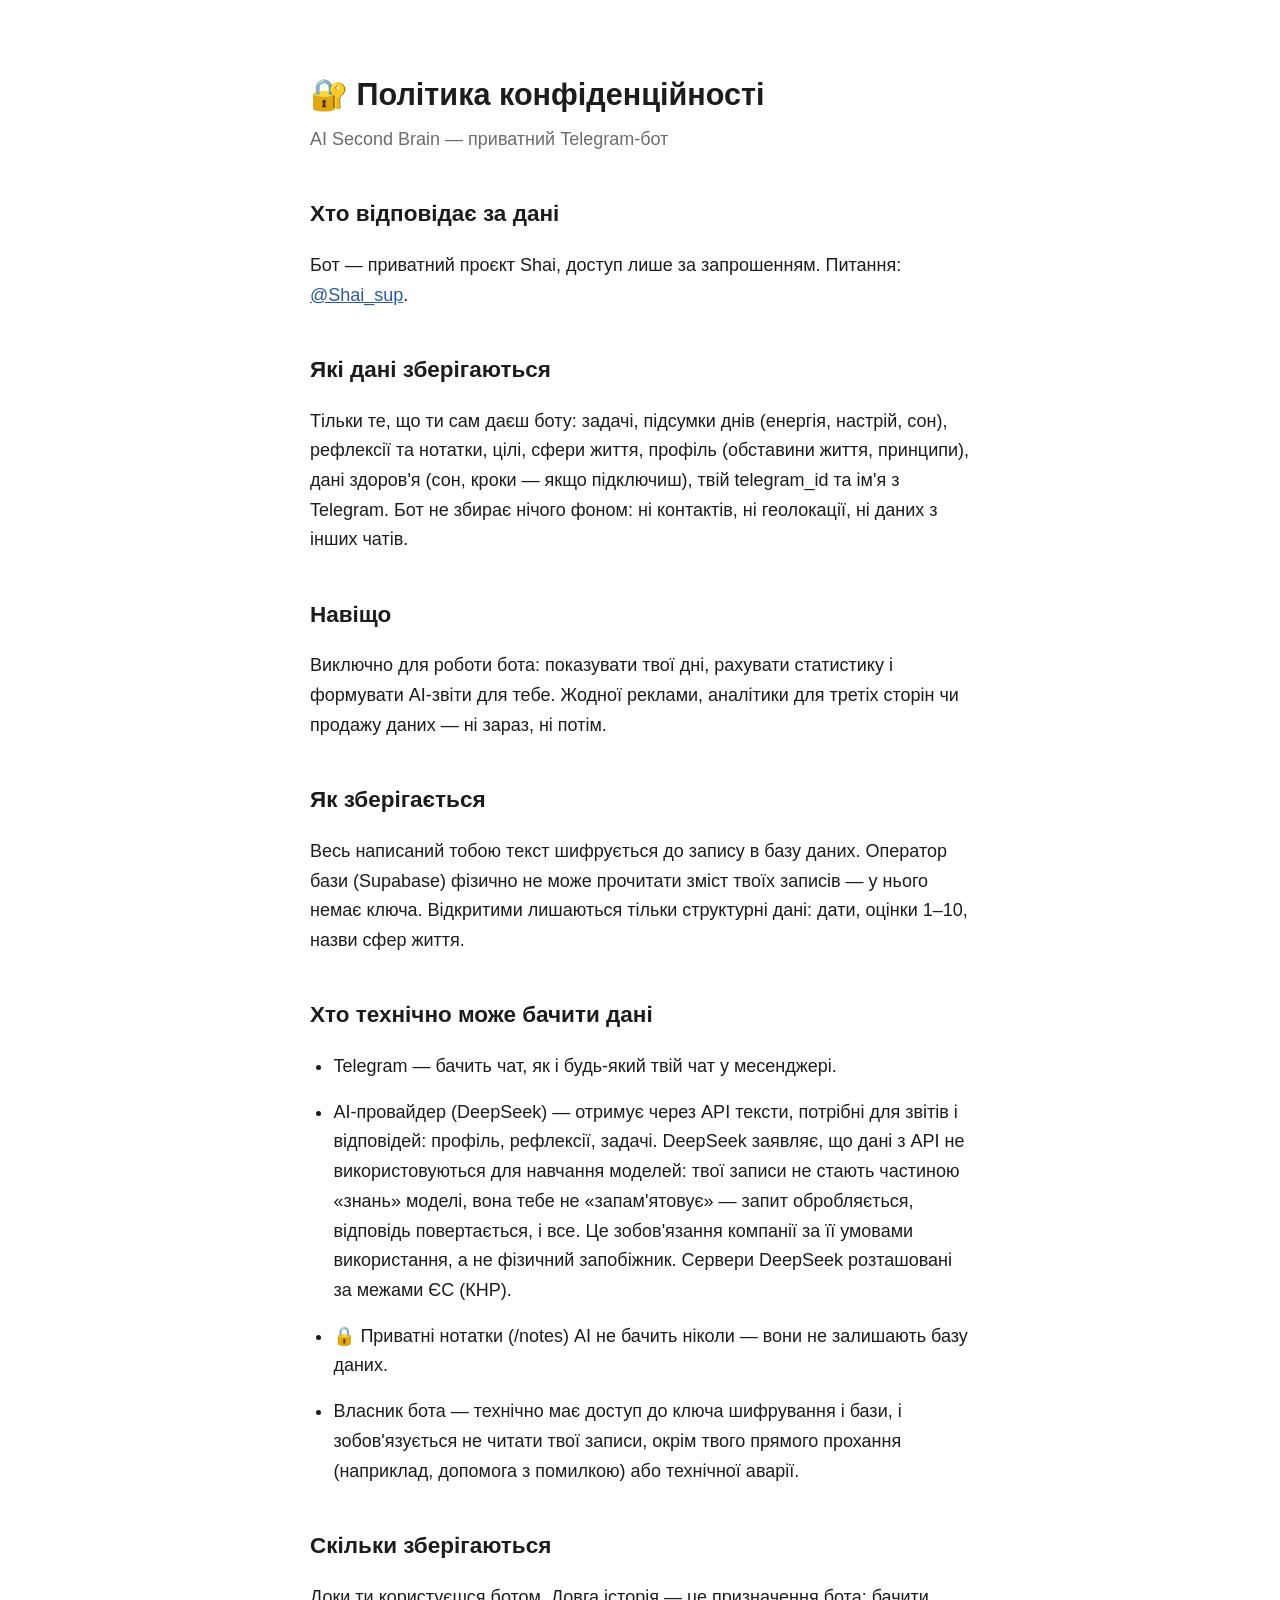
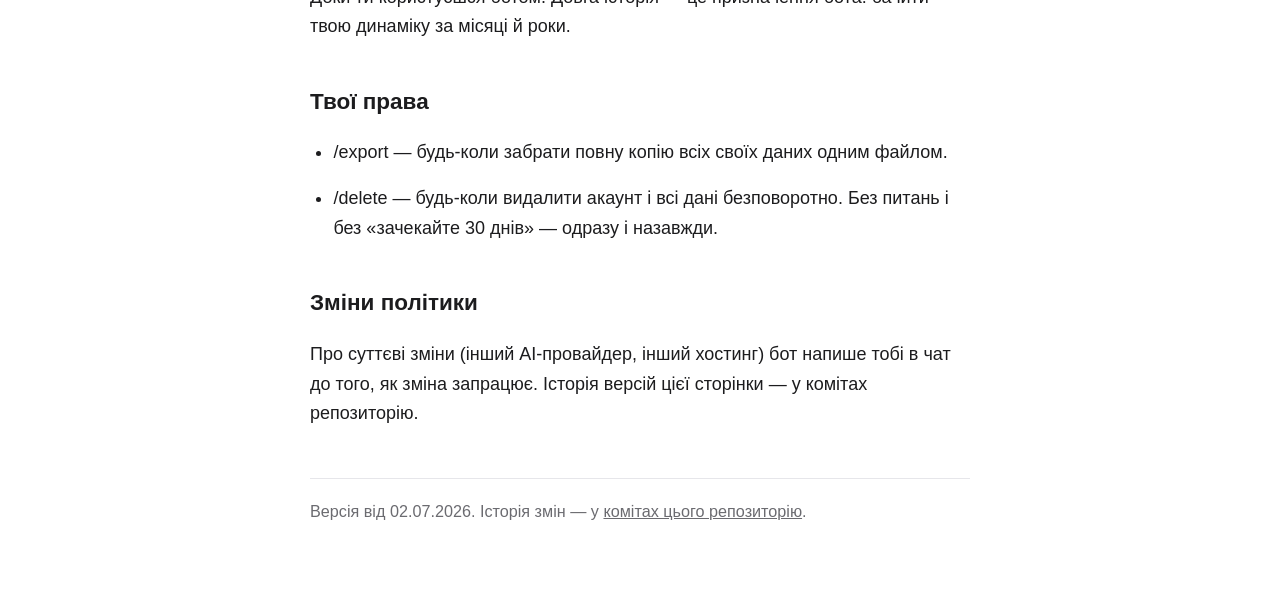
==== privacy.html @ c8547c91 "Initial commit: AI Second Brain privacy site" ====
<!DOCTYPE html>
<html lang="uk">
<head>
<meta charset="UTF-8">
<meta name="viewport" content="width=device-width, initial-scale=1">
<title>Політика конфіденційності — AI Second Brain</title>
<link rel="stylesheet" href="style.css">
</head>
<body>
<main>
  <h1>🔐 Політика конфіденційності</h1>
  <p class="subtitle">AI Second Brain — приватний Telegram-бот</p>

  <h2>Хто відповідає за дані</h2>
  <p>Бот — приватний проєкт Shai, доступ лише за запрошенням. Питання:
    <a href="https://t.me/Shai_sup">@Shai_sup</a>.</p>

  <h2>Які дані зберігаються</h2>
  <p>Тільки те, що ти сам даєш боту: задачі, підсумки днів (енергія, настрій,
    сон), рефлексії та нотатки, цілі, сфери життя, профіль (обставини життя,
    принципи), дані здоров'я (сон, кроки — якщо підключиш), твій telegram_id
    та ім'я з Telegram. Бот не збирає нічого фоном: ні контактів, ні
    геолокації, ні даних з інших чатів.</p>

  <h2>Навіщо</h2>
  <p>Виключно для роботи бота: показувати твої дні, рахувати статистику і
    формувати AI-звіти для тебе. Жодної реклами, аналітики для третіх сторін
    чи продажу даних — ні зараз, ні потім.</p>

  <h2>Як зберігається</h2>
  <p>Весь написаний тобою текст шифрується до запису в базу даних. Оператор
    бази (Supabase) фізично не може прочитати зміст твоїх записів — у нього
    немає ключа. Відкритими лишаються тільки структурні дані: дати, оцінки
    1–10, назви сфер життя.</p>

  <h2>Хто технічно може бачити дані</h2>
  <ul>
    <li>Telegram — бачить чат, як і будь-який твій чат у месенджері.</li>
    <li>AI-провайдер (DeepSeek) — отримує через API тексти, потрібні для
      звітів і відповідей: профіль, рефлексії, задачі. DeepSeek заявляє, що
      дані з API не використовуються для навчання моделей: твої записи не
      стають частиною «знань» моделі, вона тебе не «запам'ятовує» — запит
      обробляється, відповідь повертається, і все. Це зобов'язання компанії
      за її умовами використання, а не фізичний запобіжник. Сервери DeepSeek
      розташовані за межами ЄС (КНР).</li>
    <li>🔒 Приватні нотатки (/notes) AI не бачить ніколи — вони не залишають
      базу даних.</li>
    <li>Власник бота — технічно має доступ до ключа шифрування і бази, і
      зобов'язується не читати твої записи, окрім твого прямого прохання
      (наприклад, допомога з помилкою) або технічної аварії.</li>
  </ul>

  <h2>Скільки зберігаються</h2>
  <p>Доки ти користуєшся ботом. Довга історія — це призначення бота: бачити
    твою динаміку за місяці й роки.</p>

  <h2>Твої права</h2>
  <ul>
    <li>/export — будь-коли забрати повну копію всіх своїх даних одним
      файлом.</li>
    <li>/delete — будь-коли видалити акаунт і всі дані безповоротно. Без
      питань і без «зачекайте 30 днів» — одразу і назавжди.</li>
  </ul>

  <h2>Зміни політики</h2>
  <p>Про суттєві зміни (інший AI-провайдер, інший хостинг) бот напише тобі в
    чат до того, як зміна запрацює. Історія версій цієї сторінки — у комітах
    репозиторію.</p>

  <footer>
    Версія від 02.07.2026. Історія змін — у
    <a href="https://github.com/22Shai/aisecondbraiprivacy">комітах цього репозиторію</a>.
  </footer>
</main>
</body>
</html>
---- style.css ----
:root {
  --bg: #ffffff;
  --text: #1c1c1e;
  --muted: #6b6b70;
  --accent: #2c5aa0;
  --border: #e6e6ea;
}

@media (prefers-color-scheme: dark) {
  :root {
    --bg: #15161a;
    --text: #e8e8ea;
    --muted: #9a9aa0;
    --accent: #6fa3e0;
    --border: #2a2b30;
  }
}

* {
  box-sizing: border-box;
}

html {
  -webkit-text-size-adjust: 100%;
}

body {
  margin: 0;
  background: var(--bg);
  color: var(--text);
  font-family: -apple-system, "Segoe UI", Roboto, sans-serif;
  font-size: 18px;
  line-height: 1.65;
}

main {
  max-width: 700px;
  margin: 0 auto;
  padding: 48px 20px 64px;
}

h1 {
  font-size: 1.7em;
  margin-bottom: 0.2em;
}

h2 {
  font-size: 1.25em;
  margin-top: 1.8em;
}

.subtitle {
  color: var(--muted);
  margin-top: 0;
  margin-bottom: 2em;
}

p, li {
  margin: 0.9em 0;
}

ul, ol {
  padding-left: 1.3em;
}

a {
  color: var(--accent);
  text-decoration: underline;
}

.card-links {
  display: flex;
  flex-direction: column;
  gap: 14px;
  margin-top: 2em;
}

.card {
  display: block;
  border: 1px solid var(--border);
  border-radius: 12px;
  padding: 18px 20px;
  text-decoration: none;
  color: var(--text);
}

.card strong {
  color: var(--accent);
  display: block;
  margin-bottom: 4px;
  font-size: 1.05em;
}

.card span {
  color: var(--muted);
  font-size: 0.95em;
}

footer {
  margin-top: 3em;
  padding-top: 1.2em;
  border-top: 1px solid var(--border);
  color: var(--muted);
  font-size: 0.9em;
}

footer a {
  color: var(--muted);
}
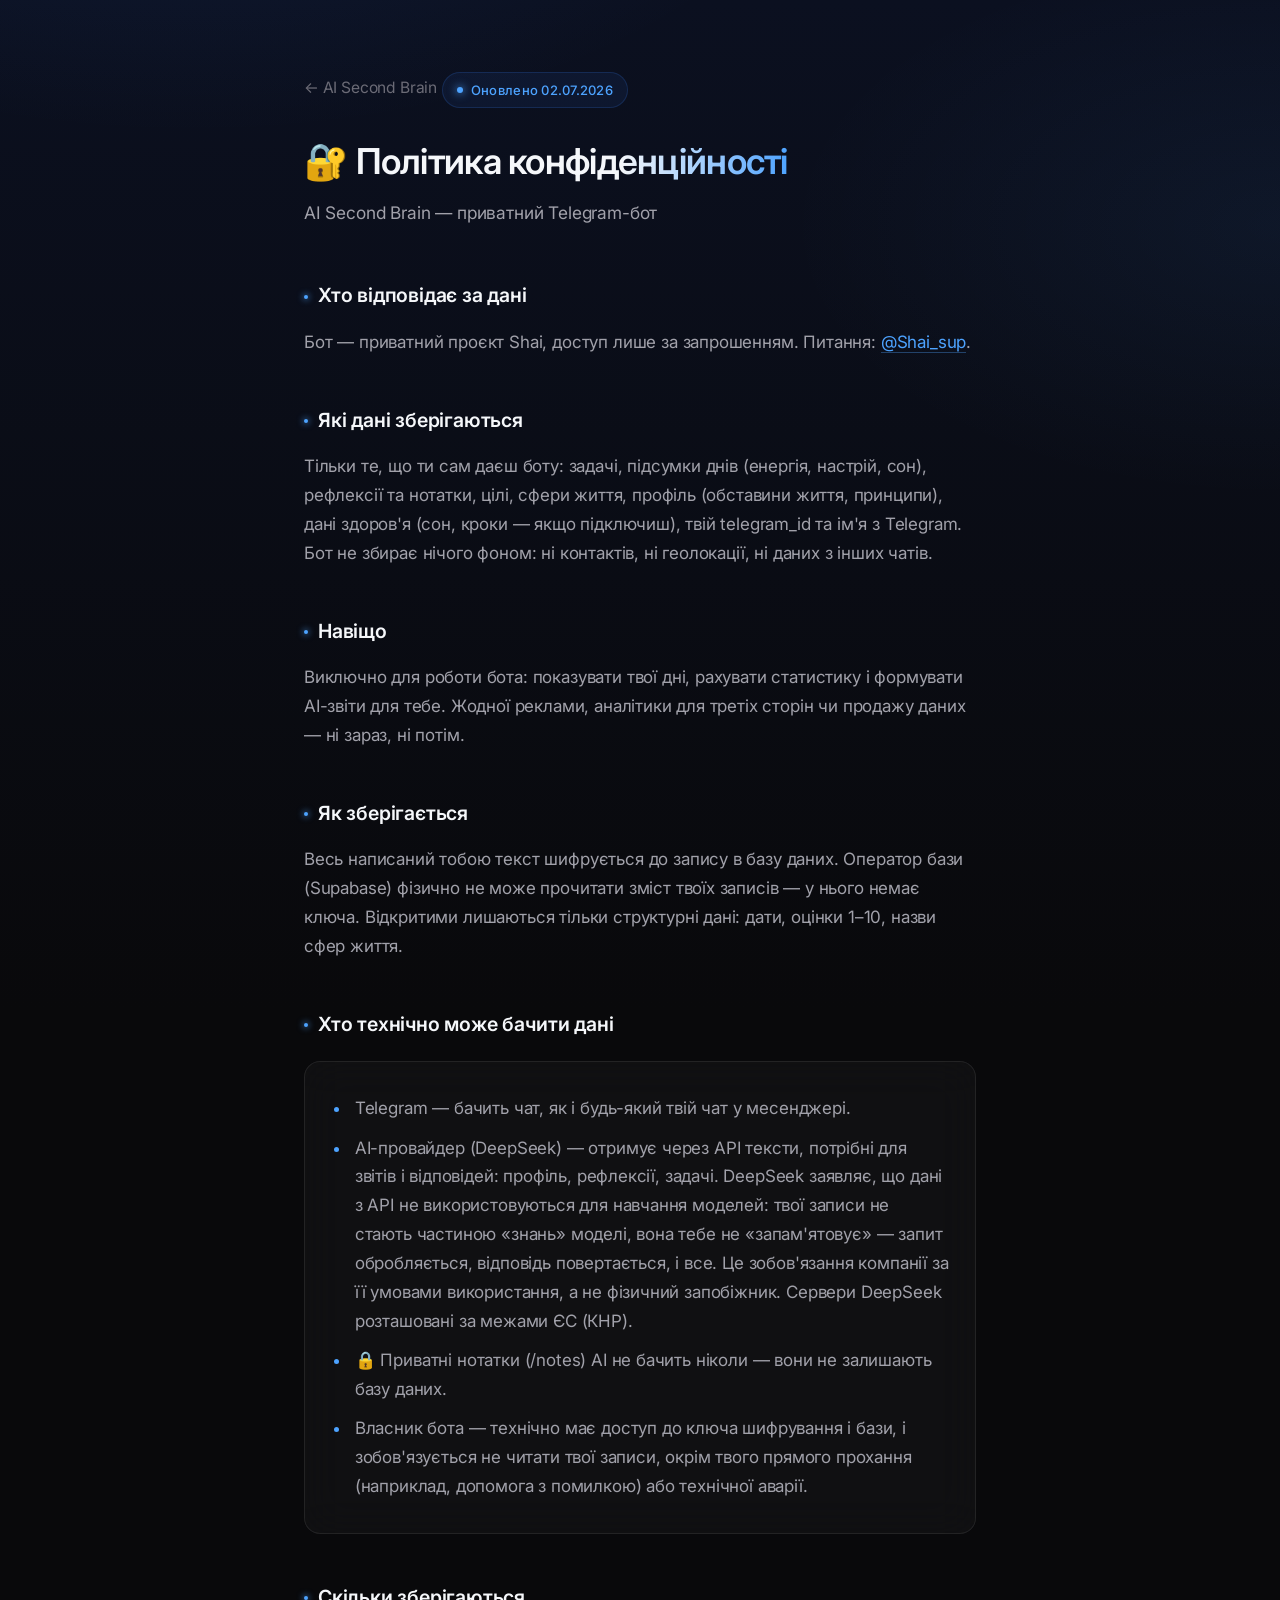
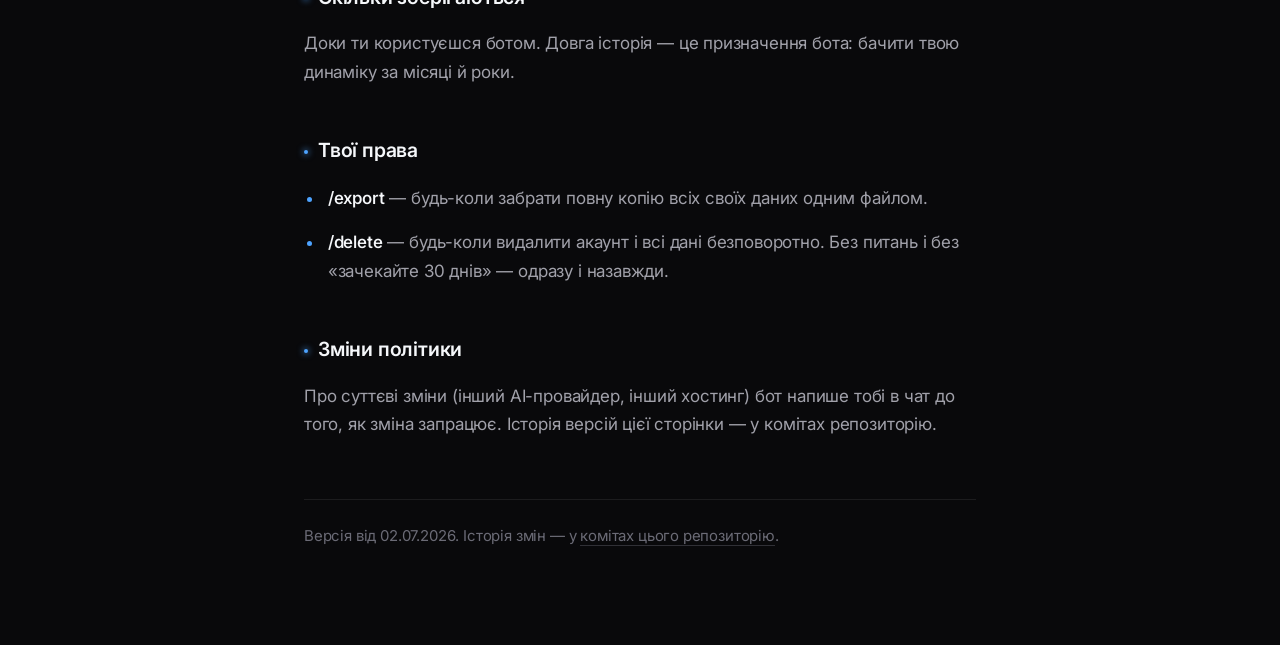
==== commit 970b8b32: "Design" ====
--- a/privacy.html
+++ b/privacy.html
@@ -4,11 +4,16 @@
 <meta charset="UTF-8">
 <meta name="viewport" content="width=device-width, initial-scale=1">
 <title>Політика конфіденційності — AI Second Brain</title>
+<link rel="preconnect" href="https://fonts.googleapis.com">
+<link href="https://fonts.googleapis.com/css2?family=Inter:wght@400;500;600;700&display=swap" rel="stylesheet">
 <link rel="stylesheet" href="style.css">
 </head>
 <body>
-<main>
-  <h1>🔐 Політика конфіденційності</h1>
+<div class="wrap">
+  <a class="back-link" href="index.html">← AI Second Brain</a>
+
+  <span class="eyebrow"><span class="dot"></span>Оновлено 02.07.2026</span>
+  <h1>🔐 Політика <span class="glow">конфіденційності</span></h1>
   <p class="subtitle">AI Second Brain — приватний Telegram-бот</p>
 
   <h2>Хто відповідає за дані</h2>
@@ -34,21 +39,23 @@
     1–10, назви сфер життя.</p>
 
   <h2>Хто технічно може бачити дані</h2>
-  <ul>
-    <li>Telegram — бачить чат, як і будь-який твій чат у месенджері.</li>
-    <li>AI-провайдер (DeepSeek) — отримує через API тексти, потрібні для
-      звітів і відповідей: профіль, рефлексії, задачі. DeepSeek заявляє, що
-      дані з API не використовуються для навчання моделей: твої записи не
-      стають частиною «знань» моделі, вона тебе не «запам'ятовує» — запит
-      обробляється, відповідь повертається, і все. Це зобов'язання компанії
-      за її умовами використання, а не фізичний запобіжник. Сервери DeepSeek
-      розташовані за межами ЄС (КНР).</li>
-    <li>🔒 Приватні нотатки (/notes) AI не бачить ніколи — вони не залишають
-      базу даних.</li>
-    <li>Власник бота — технічно має доступ до ключа шифрування і бази, і
-      зобов'язується не читати твої записи, окрім твого прямого прохання
-      (наприклад, допомога з помилкою) або технічної аварії.</li>
-  </ul>
+  <div class="panel">
+    <ul>
+      <li>Telegram — бачить чат, як і будь-який твій чат у месенджері.</li>
+      <li>AI-провайдер (DeepSeek) — отримує через API тексти, потрібні для
+        звітів і відповідей: профіль, рефлексії, задачі. DeepSeek заявляє, що
+        дані з API не використовуються для навчання моделей: твої записи не
+        стають частиною «знань» моделі, вона тебе не «запам'ятовує» — запит
+        обробляється, відповідь повертається, і все. Це зобов'язання компанії
+        за її умовами використання, а не фізичний запобіжник. Сервери DeepSeek
+        розташовані за межами ЄС (КНР).</li>
+      <li>🔒 Приватні нотатки (/notes) AI не бачить ніколи — вони не
+        залишають базу даних.</li>
+      <li>Власник бота — технічно має доступ до ключа шифрування і бази, і
+        зобов'язується не читати твої записи, окрім твого прямого прохання
+        (наприклад, допомога з помилкою) або технічної аварії.</li>
+    </ul>
+  </div>
 
   <h2>Скільки зберігаються</h2>
   <p>Доки ти користуєшся ботом. Довга історія — це призначення бота: бачити
@@ -56,10 +63,11 @@
 
   <h2>Твої права</h2>
   <ul>
-    <li>/export — будь-коли забрати повну копію всіх своїх даних одним
-      файлом.</li>
-    <li>/delete — будь-коли видалити акаунт і всі дані безповоротно. Без
-      питань і без «зачекайте 30 днів» — одразу і назавжди.</li>
+    <li><strong>/export</strong> — будь-коли забрати повну копію всіх своїх
+      даних одним файлом.</li>
+    <li><strong>/delete</strong> — будь-коли видалити акаунт і всі дані
+      безповоротно. Без питань і без «зачекайте 30 днів» — одразу і
+      назавжди.</li>
   </ul>
 
   <h2>Зміни політики</h2>
@@ -71,6 +79,6 @@
     Версія від 02.07.2026. Історія змін — у
     <a href="https://github.com/22Shai/aisecondbraiprivacy">комітах цього репозиторію</a>.
   </footer>
-</main>
+</div>
 </body>
-</html>
+</html>
--- a/style.css
+++ b/style.css
@@ -1,19 +1,18 @@
 :root {
-  --bg: #ffffff;
-  --text: #1c1c1e;
-  --muted: #6b6b70;
-  --accent: #2c5aa0;
-  --border: #e6e6ea;
-}
-
-@media (prefers-color-scheme: dark) {
-  :root {
-    --bg: #15161a;
-    --text: #e8e8ea;
-    --muted: #9a9aa0;
-    --accent: #6fa3e0;
-    --border: #2a2b30;
-  }
+  --bg-0: #09090B;
+  --bg-1: #0B1020;
+  --surface: rgba(255, 255, 255, 0.03);
+  --surface-hover: rgba(255, 255, 255, 0.05);
+  --border: rgba(255, 255, 255, 0.08);
+  --border-strong: rgba(255, 255, 255, 0.14);
+  --text: #F5F7FA;
+  --muted: #A1A1AA;
+  --faint: #6B6B76;
+  --accent: #3B82F6;
+  --accent-2: #4DA3FF;
+  --radius-lg: 20px;
+  --radius-md: 16px;
+  --radius-sm: 12px;
 }
 
 * {
@@ -22,88 +21,238 @@
 
 html {
   -webkit-text-size-adjust: 100%;
+  scroll-behavior: smooth;
 }
 
 body {
   margin: 0;
-  background: var(--bg);
-  color: var(--text);
-  font-family: -apple-system, "Segoe UI", Roboto, sans-serif;
-  font-size: 18px;
-  line-height: 1.65;
-}
-
-main {
-  max-width: 700px;
+  min-height: 100vh;
+  background:
+    radial-gradient(1100px 600px at 15% -10%, rgba(59, 130, 246, 0.10), transparent 60%),
+    radial-gradient(900px 500px at 100% 10%, rgba(77, 163, 255, 0.06), transparent 55%),
+    linear-gradient(180deg, var(--bg-1) 0%, var(--bg-0) 45%);
+  color: var(--text);
+  font-family: "Inter", "SF Pro Display", -apple-system, "Segoe UI", Roboto, sans-serif;
+  font-size: 17px;
+  line-height: 1.7;
+  letter-spacing: -0.01em;
+  -webkit-font-smoothing: antialiased;
+}
+
+.wrap {
+  max-width: 720px;
   margin: 0 auto;
-  padding: 48px 20px 64px;
+  padding: 72px 24px 96px;
+}
+
+.eyebrow {
+  display: inline-flex;
+  align-items: center;
+  gap: 8px;
+  font-size: 13px;
+  font-weight: 500;
+  letter-spacing: 0.02em;
+  color: var(--accent-2);
+  background: rgba(59, 130, 246, 0.08);
+  border: 1px solid rgba(59, 130, 246, 0.18);
+  padding: 6px 14px;
+  border-radius: 999px;
+  margin-bottom: 28px;
+}
+
+.eyebrow .dot {
+  width: 6px;
+  height: 6px;
+  border-radius: 50%;
+  background: var(--accent-2);
+  box-shadow: 0 0 8px 1px rgba(77, 163, 255, 0.7);
 }
 
 h1 {
-  font-size: 1.7em;
-  margin-bottom: 0.2em;
+  font-size: 2.1em;
+  font-weight: 600;
+  letter-spacing: -0.02em;
+  line-height: 1.25;
+  margin: 0 0 14px;
+}
+
+h1 .glow {
+  background: linear-gradient(90deg, var(--text) 40%, var(--accent-2));
+  -webkit-background-clip: text;
+  background-clip: text;
+  color: transparent;
 }
 
 h2 {
-  font-size: 1.25em;
-  margin-top: 1.8em;
+  font-size: 1.15em;
+  font-weight: 600;
+  letter-spacing: -0.01em;
+  margin: 2.4em 0 0.7em;
+  color: var(--text);
+}
+
+h2::before {
+  content: "";
+  display: inline-block;
+  width: 4px;
+  height: 4px;
+  border-radius: 50%;
+  background: var(--accent-2);
+  margin-right: 10px;
+  vertical-align: middle;
+  box-shadow: 0 0 6px 1px rgba(77, 163, 255, 0.6);
 }
 
 .subtitle {
   color: var(--muted);
-  margin-top: 0;
-  margin-bottom: 2em;
+  font-size: 1.02em;
+  max-width: 56ch;
+  margin: 0 0 3em;
 }
 
 p, li {
+  color: var(--muted);
   margin: 0.9em 0;
 }
 
+strong, b {
+  color: var(--text);
+  font-weight: 550;
+}
+
 ul, ol {
-  padding-left: 1.3em;
+  padding-left: 1.2em;
+}
+
+li {
+  padding-left: 0.2em;
+}
+
+li::marker {
+  color: var(--accent-2);
 }
 
 a {
-  color: var(--accent);
-  text-decoration: underline;
+  color: var(--accent-2);
+  text-decoration: none;
+  border-bottom: 1px solid rgba(77, 163, 255, 0.35);
+  transition: border-color 240ms ease, color 240ms ease;
+}
+
+a:hover {
+  color: var(--text);
+  border-color: rgba(245, 247, 250, 0.5);
 }
 
 .card-links {
   display: flex;
   flex-direction: column;
-  gap: 14px;
-  margin-top: 2em;
+  gap: 12px;
+  margin-top: 2.4em;
 }
 
 .card {
-  display: block;
+  display: flex;
+  flex-direction: column;
+  gap: 4px;
+  background: var(--surface);
+  backdrop-filter: blur(20px);
+  -webkit-backdrop-filter: blur(20px);
   border: 1px solid var(--border);
-  border-radius: 12px;
-  padding: 18px 20px;
+  border-radius: var(--radius-md);
+  padding: 20px 22px;
   text-decoration: none;
   color: var(--text);
+  transition: background 280ms ease, border-color 280ms ease, transform 280ms ease;
+}
+
+.card:hover {
+  background: var(--surface-hover);
+  border-color: var(--border-strong);
+  transform: translateY(-1px);
 }
 
 .card strong {
-  color: var(--accent);
-  display: block;
-  margin-bottom: 4px;
-  font-size: 1.05em;
+  color: var(--text);
+  font-size: 1.02em;
+  font-weight: 560;
+  display: flex;
+  align-items: center;
+  justify-content: space-between;
+}
+
+.card strong::after {
+  content: "→";
+  color: var(--accent-2);
+  font-weight: 400;
+  opacity: 0.7;
+  transition: transform 240ms ease;
+}
+
+.card:hover strong::after {
+  transform: translateX(3px);
 }
 
 .card span {
   color: var(--muted);
-  font-size: 0.95em;
+  font-size: 0.93em;
+  line-height: 1.5;
+}
+
+.panel {
+  background: var(--surface);
+  backdrop-filter: blur(20px);
+  -webkit-backdrop-filter: blur(20px);
+  border: 1px solid var(--border);
+  border-radius: var(--radius-md);
+  padding: 22px 26px;
+  margin: 1.2em 0;
+}
+
+.panel p, .panel li {
+  margin: 0.6em 0;
+}
+
+.panel ul {
+  margin: 0.4em 0;
+}
+
+.back-link {
+  display: inline-flex;
+  align-items: center;
+  gap: 6px;
+  font-size: 0.92em;
+  color: var(--faint);
+  border: none;
+  margin-bottom: 2.4em;
+}
+
+.back-link:hover {
+  color: var(--muted);
 }
 
 footer {
-  margin-top: 3em;
-  padding-top: 1.2em;
+  margin-top: 4em;
+  padding-top: 1.6em;
   border-top: 1px solid var(--border);
-  color: var(--muted);
-  font-size: 0.9em;
+  color: var(--faint);
+  font-size: 0.88em;
 }
 
 footer a {
-  color: var(--muted);
-}
+  color: var(--faint);
+  border-color: rgba(107, 107, 118, 0.4);
+}
+
+footer a:hover {
+  color: var(--muted);
+}
+
+@media (max-width: 560px) {
+  .wrap {
+    padding: 56px 20px 72px;
+  }
+  h1 {
+    font-size: 1.7em;
+  }
+}
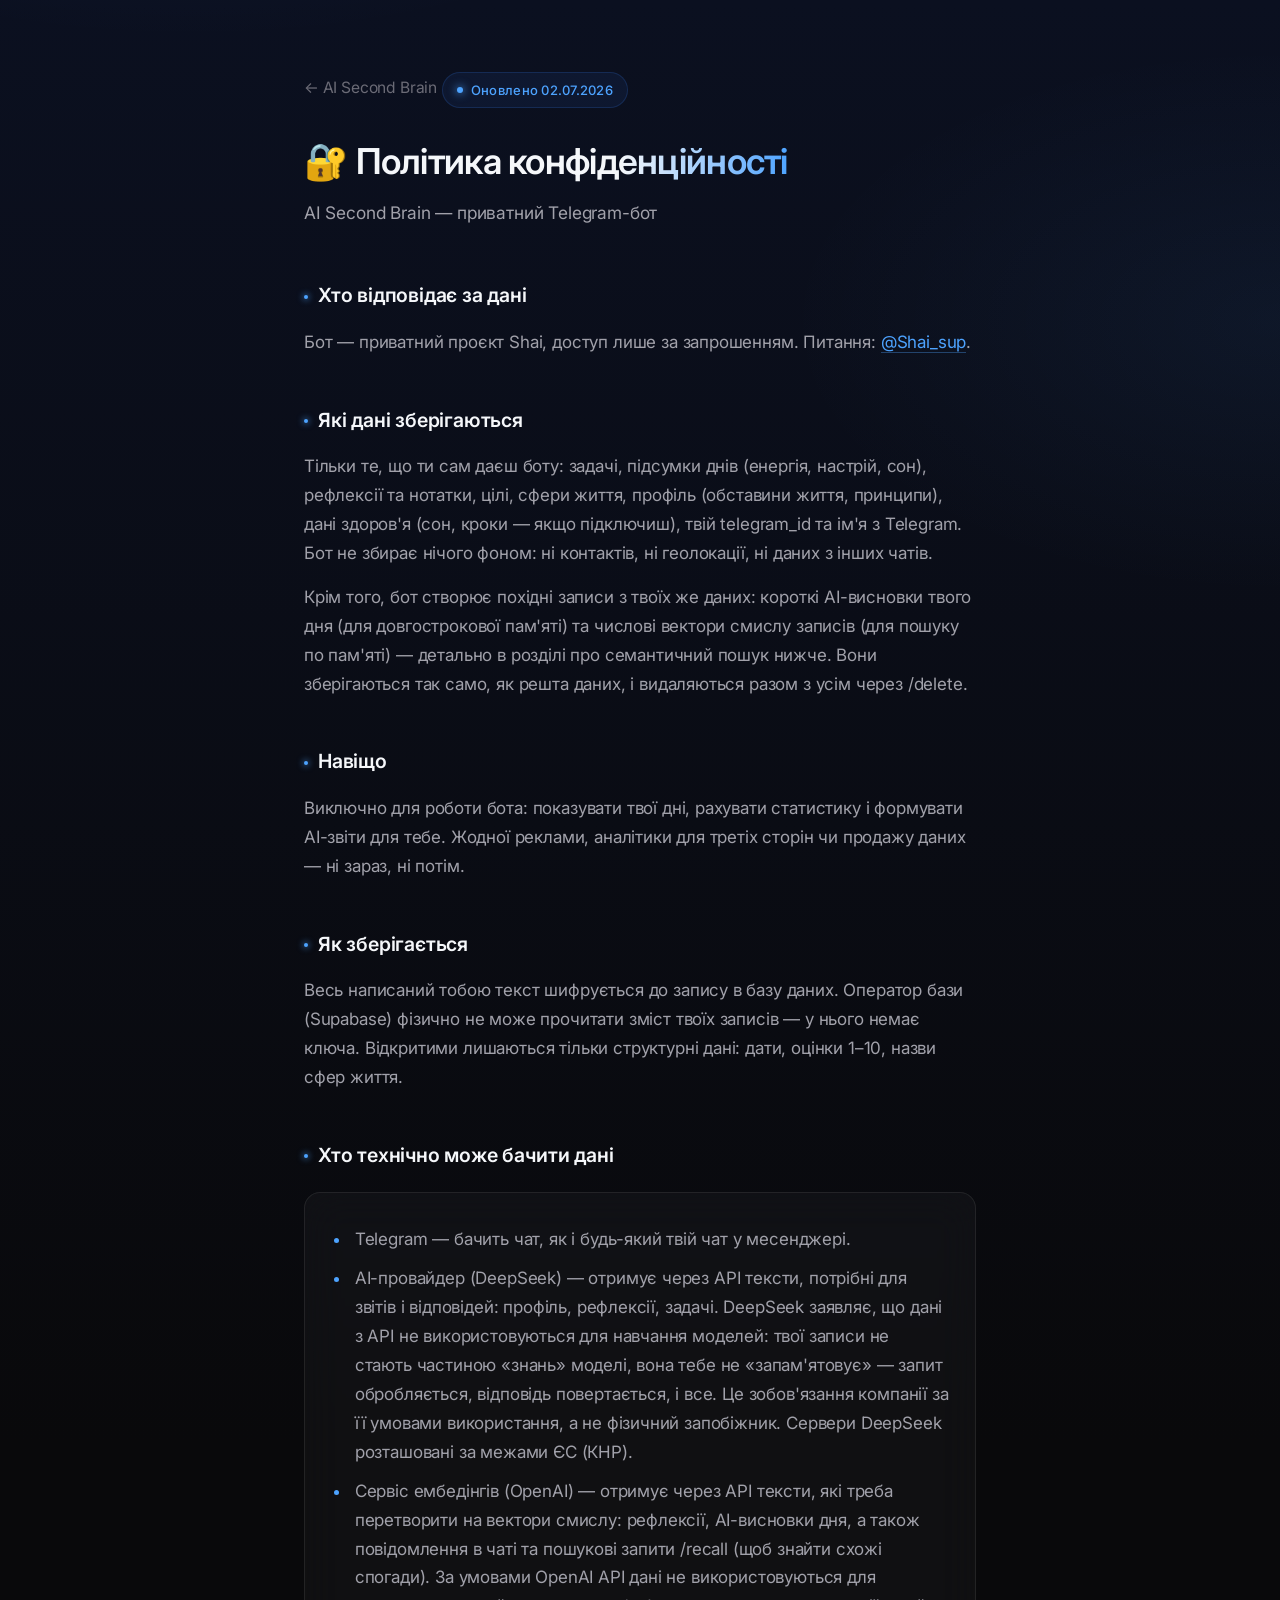
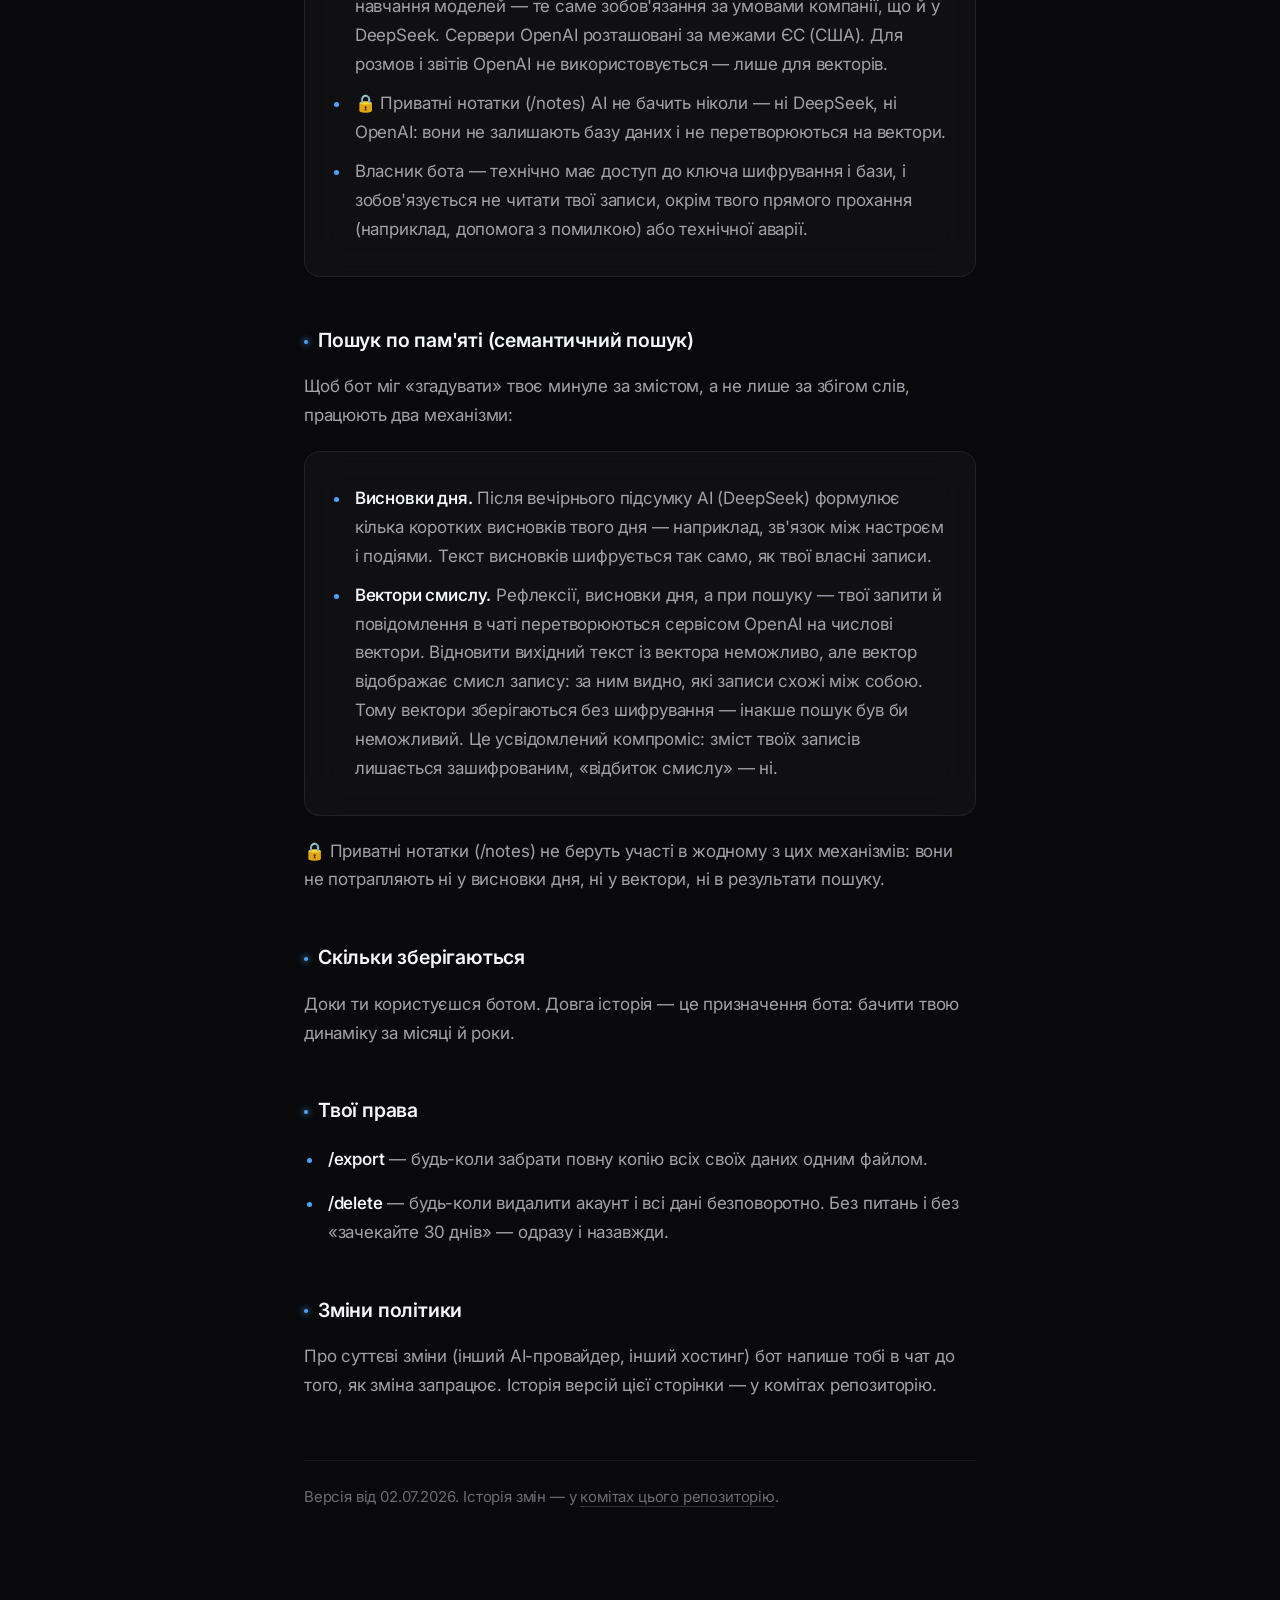
==== commit 76e86faf: "embedding rule" ====
--- a/privacy.html
+++ b/privacy.html
@@ -4,6 +4,7 @@
 <meta charset="UTF-8">
 <meta name="viewport" content="width=device-width, initial-scale=1">
 <title>Політика конфіденційності — AI Second Brain</title>
+<link rel="icon" type="image/webp" href="icon.webp">
 <link rel="preconnect" href="https://fonts.googleapis.com">
 <link href="https://fonts.googleapis.com/css2?family=Inter:wght@400;500;600;700&display=swap" rel="stylesheet">
 <link rel="stylesheet" href="style.css">
@@ -26,6 +27,11 @@
     принципи), дані здоров'я (сон, кроки — якщо підключиш), твій telegram_id
     та ім'я з Telegram. Бот не збирає нічого фоном: ні контактів, ні
     геолокації, ні даних з інших чатів.</p>
+  <p>Крім того, бот створює похідні записи з твоїх же даних: короткі
+    AI-висновки твого дня (для довгострокової пам'яті) та числові вектори
+    смислу записів (для пошуку по пам'яті) — детально в розділі про
+    семантичний пошук нижче. Вони зберігаються так само, як решта даних, і
+    видаляються разом з усім через /delete.</p>
 
   <h2>Навіщо</h2>
   <p>Виключно для роботи бота: показувати твої дні, рахувати статистику і
@@ -49,15 +55,46 @@
         обробляється, відповідь повертається, і все. Це зобов'язання компанії
         за її умовами використання, а не фізичний запобіжник. Сервери DeepSeek
         розташовані за межами ЄС (КНР).</li>
-      <li>🔒 Приватні нотатки (/notes) AI не бачить ніколи — вони не
-        залишають базу даних.</li>
+      <li>Сервіс ембедінгів (OpenAI) — отримує через API тексти, які треба
+        перетворити на вектори смислу: рефлексії, AI-висновки дня, а також
+        повідомлення в чаті та пошукові запити /recall (щоб знайти схожі
+        спогади). За умовами OpenAI API дані не використовуються для навчання
+        моделей — те саме зобов'язання за умовами компанії, що й у DeepSeek.
+        Сервери OpenAI розташовані за межами ЄС (США). Для розмов і звітів
+        OpenAI не використовується — лише для векторів.</li>
+      <li>🔒 Приватні нотатки (/notes) AI не бачить ніколи — ні DeepSeek, ні
+        OpenAI: вони не залишають базу даних і не перетворюються на
+        вектори.</li>
       <li>Власник бота — технічно має доступ до ключа шифрування і бази, і
         зобов'язується не читати твої записи, окрім твого прямого прохання
         (наприклад, допомога з помилкою) або технічної аварії.</li>
     </ul>
   </div>
 
+  <h2>Пошук по пам'яті (семантичний пошук)</h2>
+  <p>Щоб бот міг «згадувати» твоє минуле за змістом, а не лише за збігом
+    слів, працюють два механізми:</p>
+  <div class="panel">
+    <ul>
+      <li><strong>Висновки дня.</strong> Після вечірнього підсумку AI
+        (DeepSeek) формулює кілька коротких висновків твого дня — наприклад,
+        зв'язок між настроєм і подіями. Текст висновків шифрується так само,
+        як твої власні записи.</li>
+      <li><strong>Вектори смислу.</strong> Рефлексії, висновки дня, а при
+        пошуку — твої запити й повідомлення в чаті перетворюються сервісом
+        OpenAI на числові вектори. Відновити вихідний текст із вектора
+        неможливо, але вектор відображає смисл запису: за ним видно, які
+        записи схожі між собою. Тому вектори зберігаються без шифрування —
+        інакше пошук був би неможливий. Це усвідомлений компроміс: зміст
+        твоїх записів лишається зашифрованим, «відбиток смислу» — ні.</li>
+    </ul>
+  </div>
+  <p>🔒 Приватні нотатки (/notes) не беруть участі в жодному з цих механізмів:
+    вони не потрапляють ні у висновки дня, ні у вектори, ні в результати
+    пошуку.</p>
+
   <h2>Скільки зберігаються</h2>
+
   <p>Доки ти користуєшся ботом. Довга історія — це призначення бота: бачити
     твою динаміку за місяці й роки.</p>
 
--- a/style.css
+++ b/style.css
@@ -255,4 +255,4 @@
   h1 {
     font-size: 1.7em;
   }
-}+} 
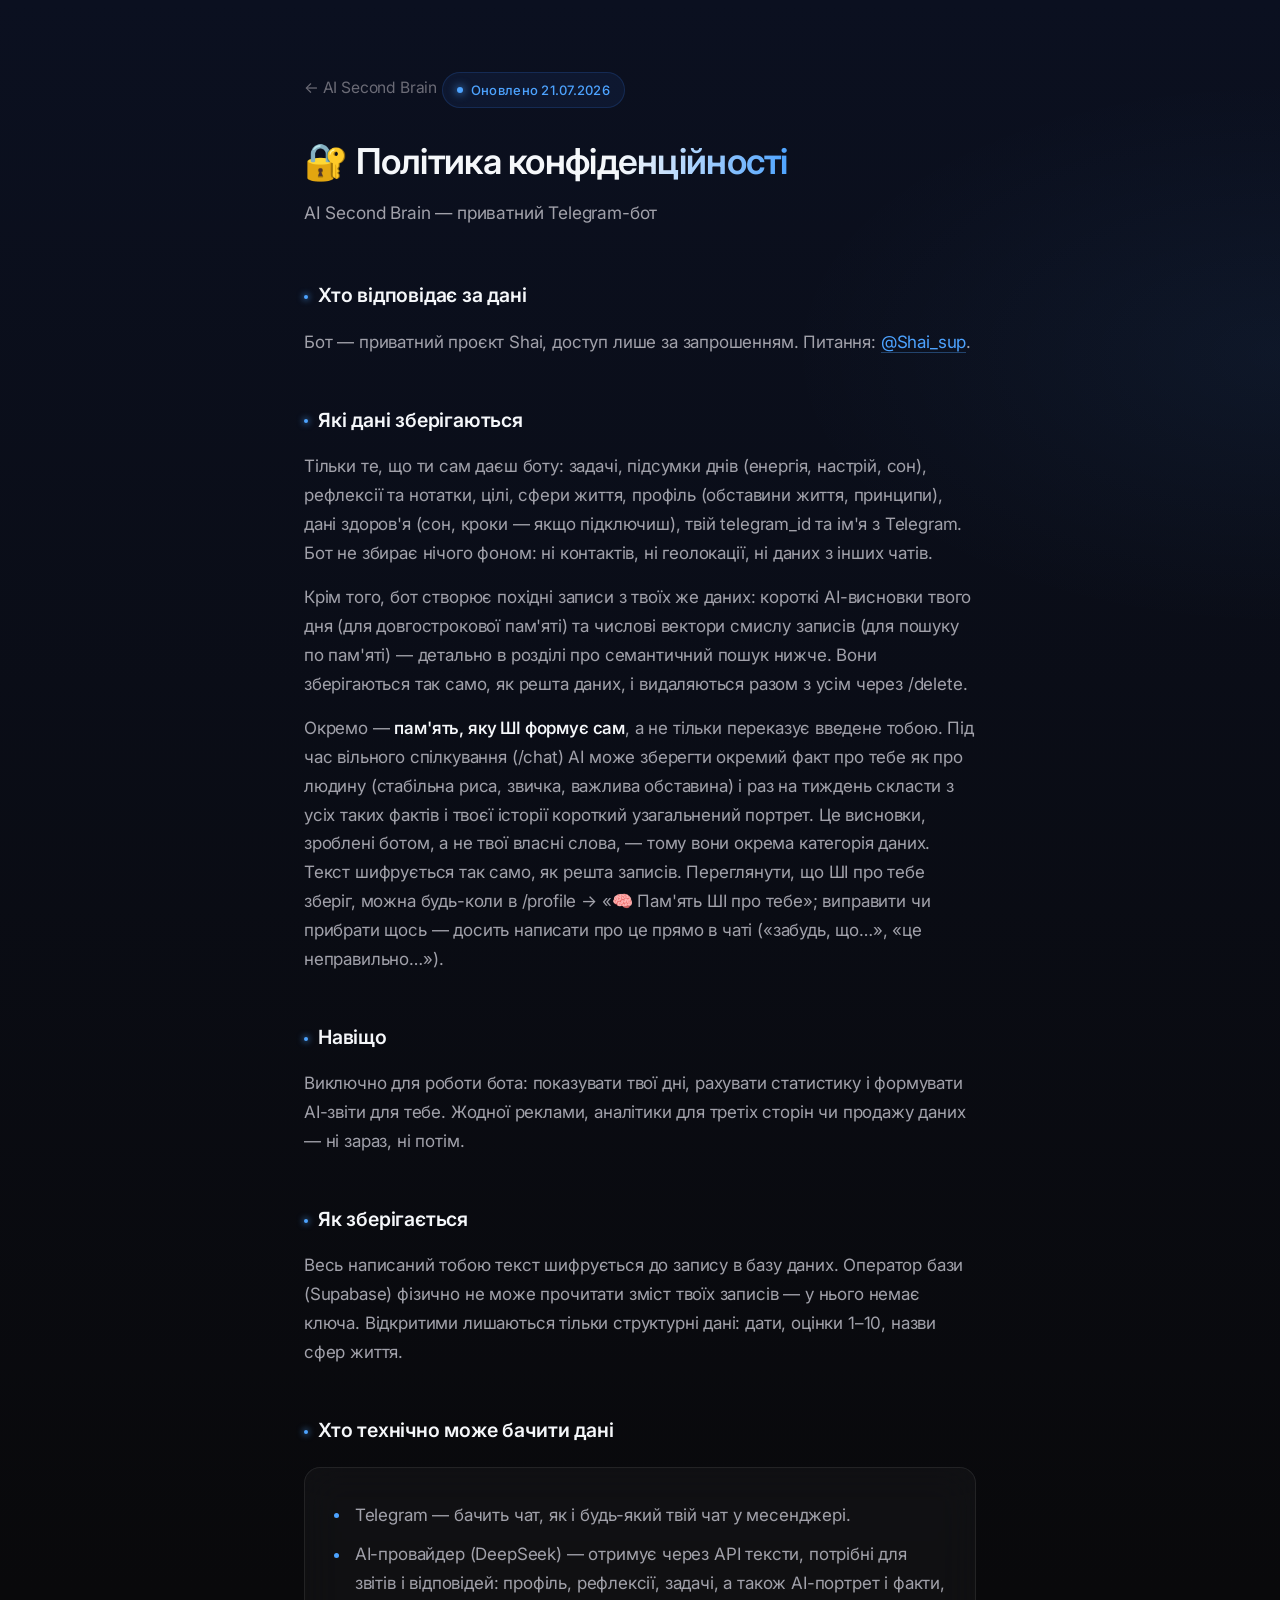
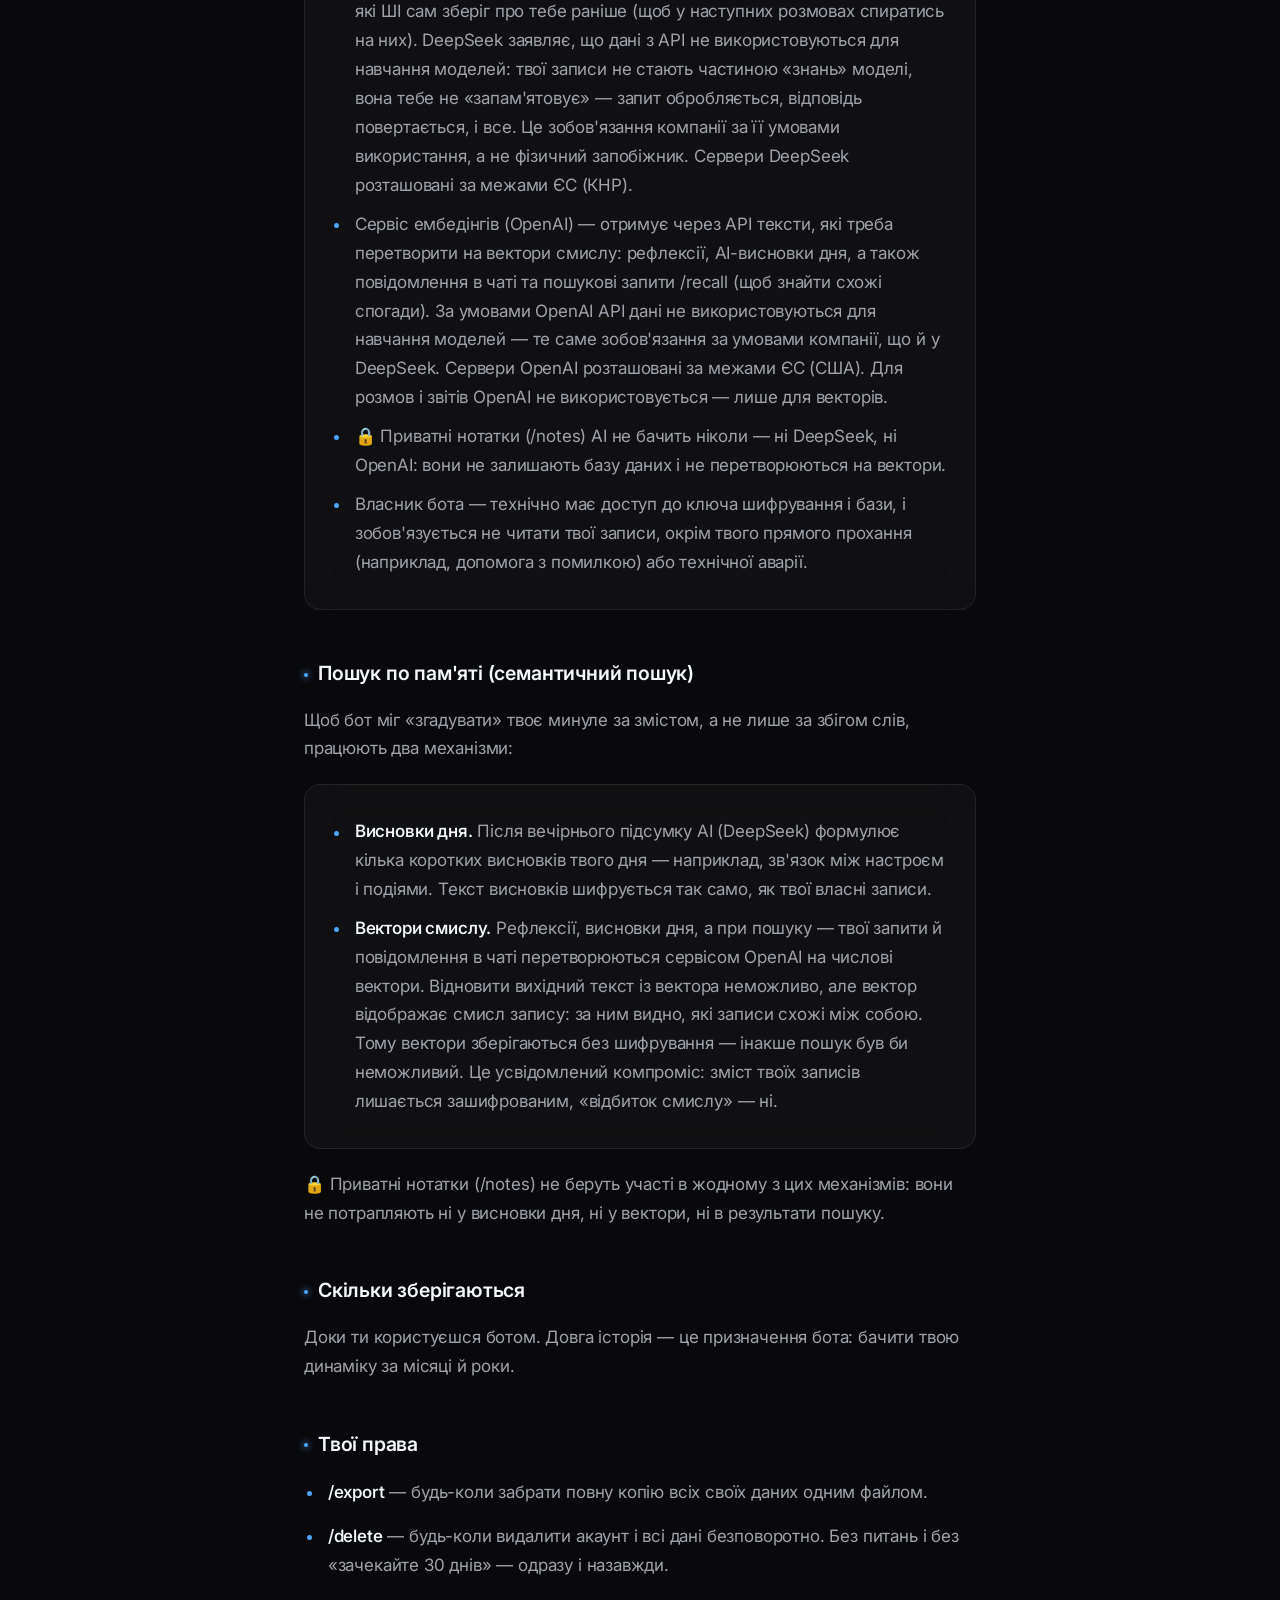
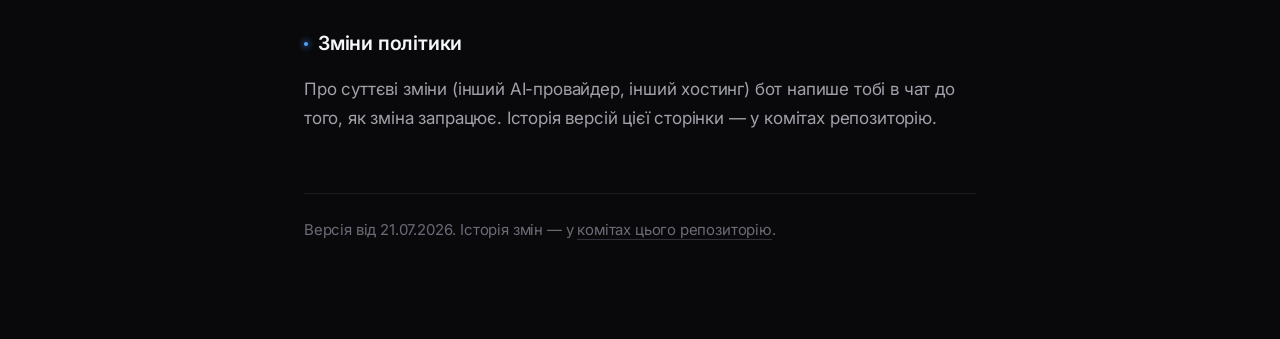
==== commit d0d9df2a: "Додано категорію похідних даних: автономна пам'ять ШІ про користувача Бот тепер сам формує факти й п" ====
--- a/privacy.html
+++ b/privacy.html
@@ -13,7 +13,7 @@
 <div class="wrap">
   <a class="back-link" href="index.html">← AI Second Brain</a>
 
-  <span class="eyebrow"><span class="dot"></span>Оновлено 02.07.2026</span>
+  <span class="eyebrow"><span class="dot"></span>Оновлено 21.07.2026</span>
   <h1>🔐 Політика <span class="glow">конфіденційності</span></h1>
   <p class="subtitle">AI Second Brain — приватний Telegram-бот</p>
 
@@ -32,6 +32,16 @@
     смислу записів (для пошуку по пам'яті) — детально в розділі про
     семантичний пошук нижче. Вони зберігаються так само, як решта даних, і
     видаляються разом з усім через /delete.</p>
+  <p>Окремо — <strong>пам'ять, яку ШІ формує сам</strong>, а не тільки
+    переказує введене тобою. Під час вільного спілкування (/chat) AI може
+    зберегти окремий факт про тебе як про людину (стабільна риса, звичка,
+    важлива обставина) і раз на тиждень скласти з усіх таких фактів і твоєї
+    історії короткий узагальнений портрет. Це висновки, зроблені ботом, а не
+    твої власні слова, — тому вони окрема категорія даних. Текст шифрується
+    так само, як решта записів. Переглянути, що ШІ про тебе зберіг, можна
+    будь-коли в /profile → «🧠 Пам'ять ШІ про тебе»; виправити чи прибрати
+    щось — досить написати про це прямо в чаті («забудь, що…», «це
+    неправильно…»).</p>
 
   <h2>Навіщо</h2>
   <p>Виключно для роботи бота: показувати твої дні, рахувати статистику і
@@ -49,7 +59,9 @@
     <ul>
       <li>Telegram — бачить чат, як і будь-який твій чат у месенджері.</li>
       <li>AI-провайдер (DeepSeek) — отримує через API тексти, потрібні для
-        звітів і відповідей: профіль, рефлексії, задачі. DeepSeek заявляє, що
+        звітів і відповідей: профіль, рефлексії, задачі, а також AI-портрет і
+        факти, які ШІ сам зберіг про тебе раніше (щоб у наступних розмовах
+        спиратись на них). DeepSeek заявляє, що
         дані з API не використовуються для навчання моделей: твої записи не
         стають частиною «знань» моделі, вона тебе не «запам'ятовує» — запит
         обробляється, відповідь повертається, і все. Це зобов'язання компанії
@@ -113,7 +125,7 @@
     репозиторію.</p>
 
   <footer>
-    Версія від 02.07.2026. Історія змін — у
+    Версія від 21.07.2026. Історія змін — у
     <a href="https://github.com/22Shai/aisecondbraiprivacy">комітах цього репозиторію</a>.
   </footer>
 </div>
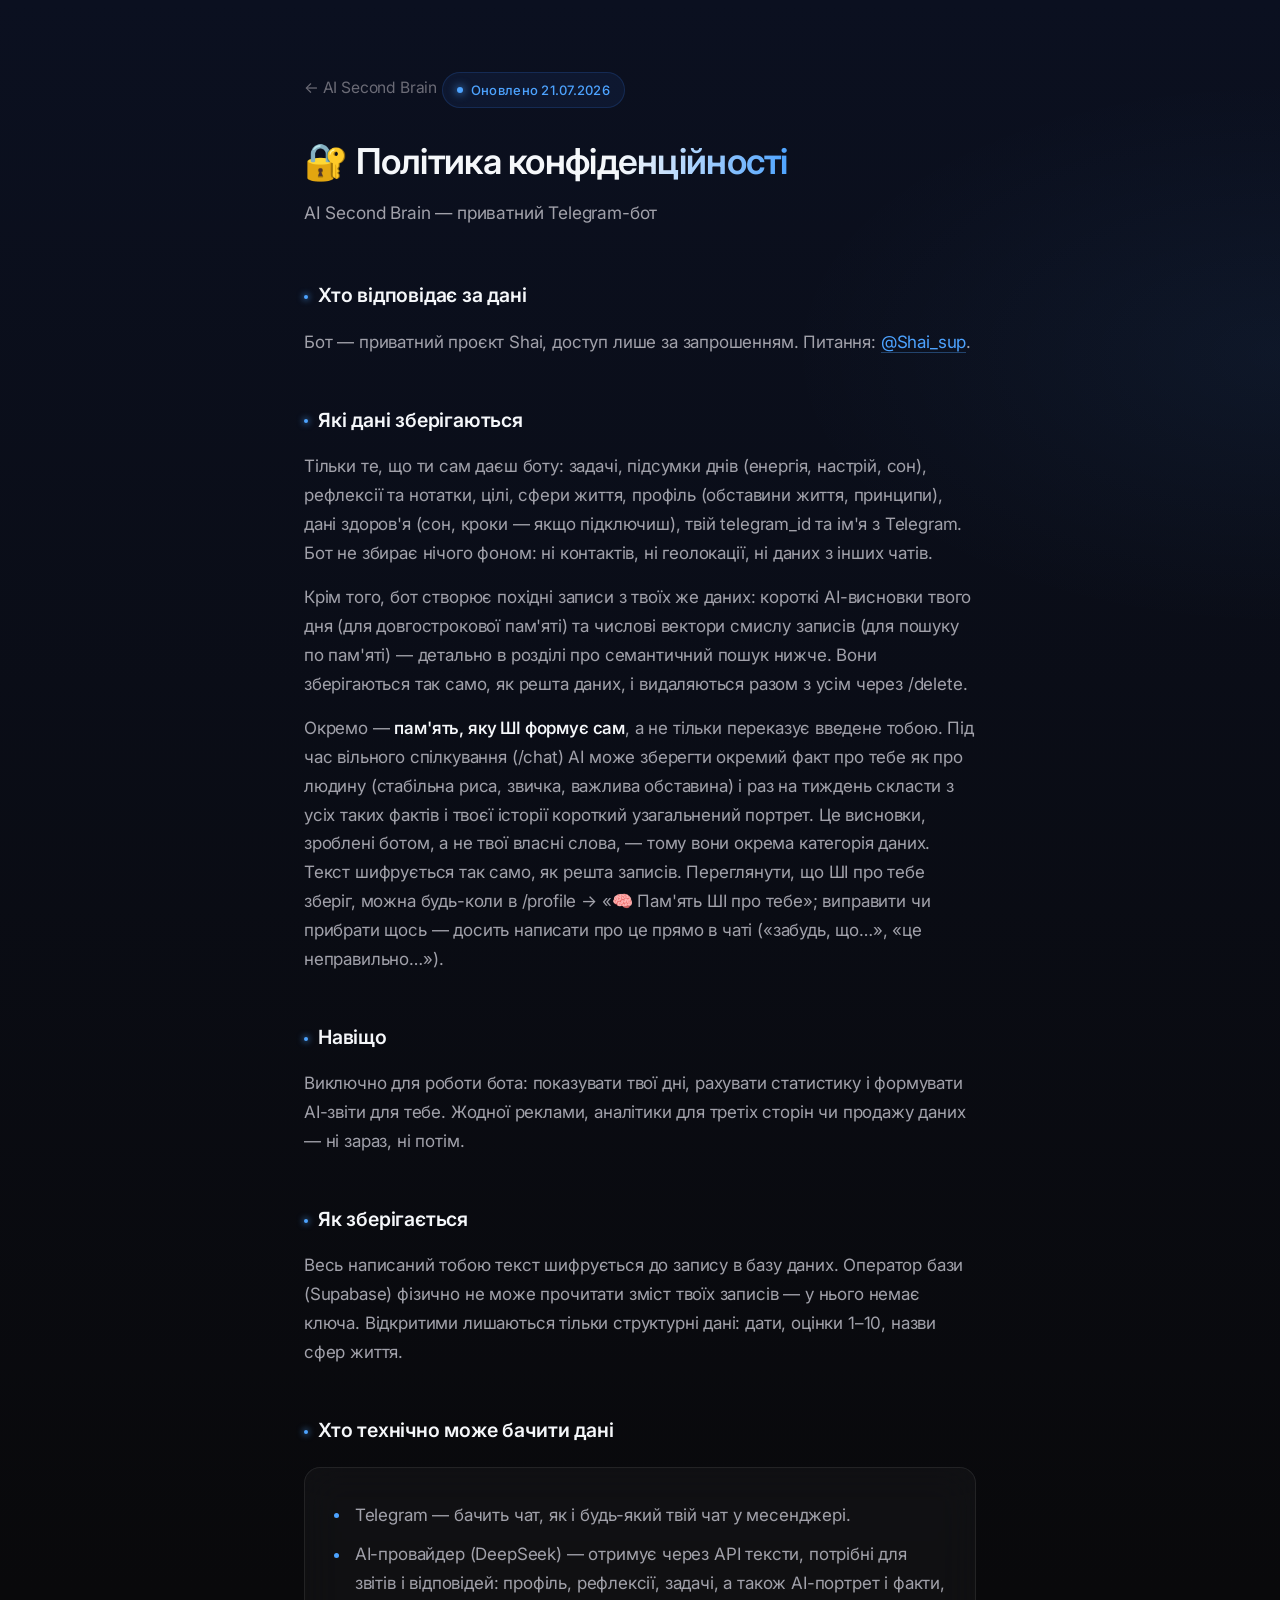
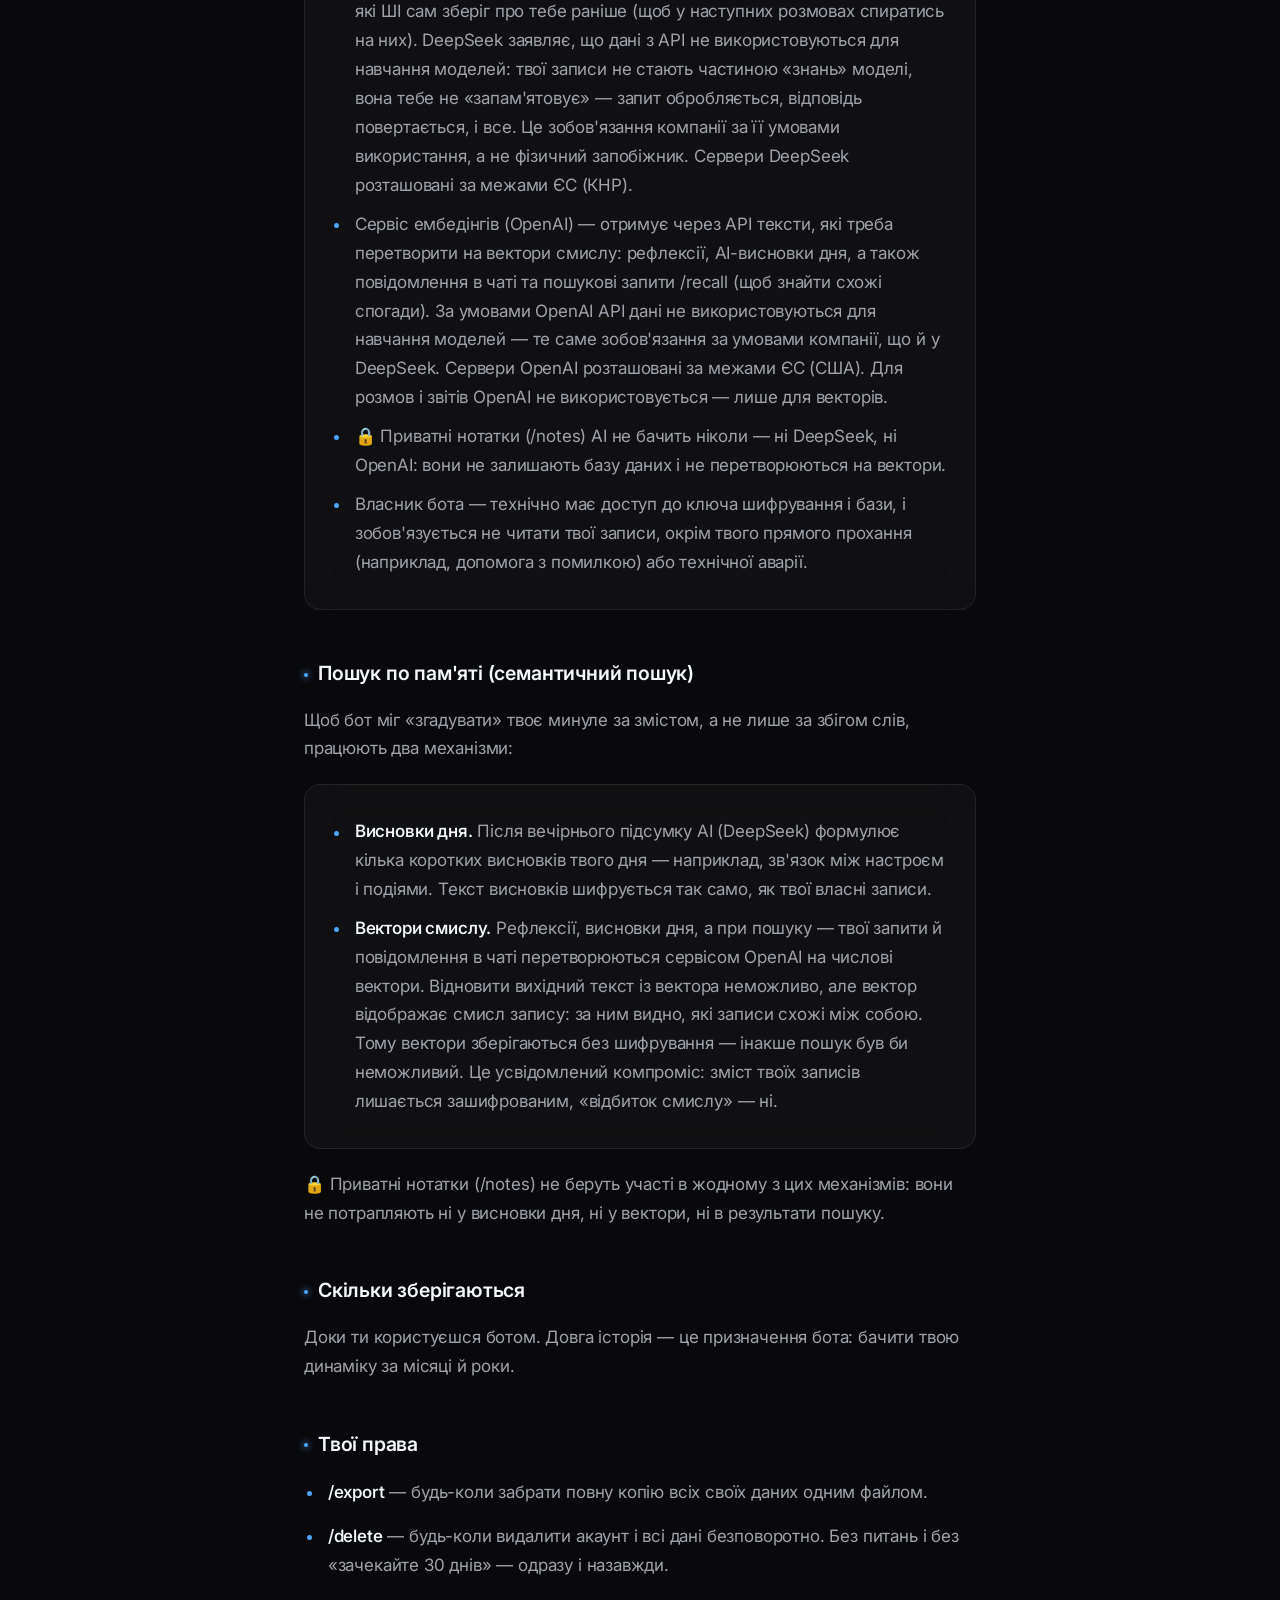
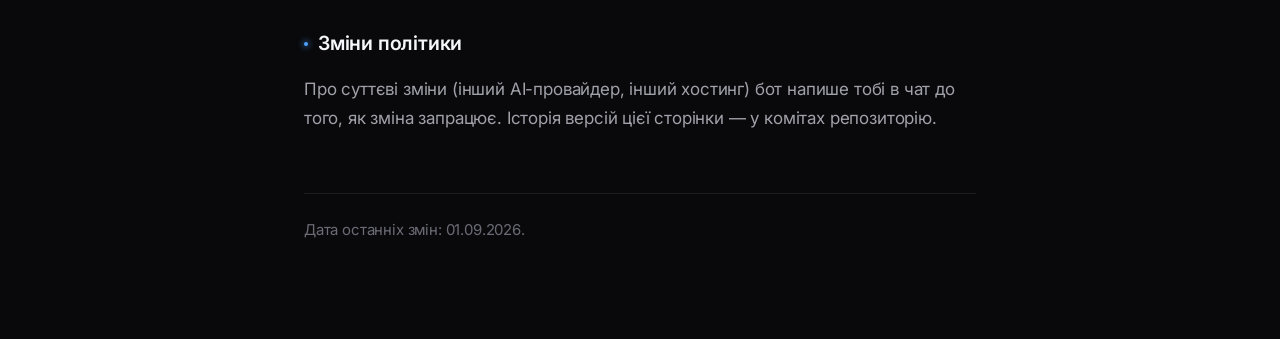
==== commit a267ead6: "Update privacy policy revision date" ====
--- a/privacy.html
+++ b/privacy.html
@@ -124,10 +124,7 @@
     чат до того, як зміна запрацює. Історія версій цієї сторінки — у комітах
     репозиторію.</p>
 
-  <footer>
-    Версія від 21.07.2026. Історія змін — у
-    <a href="https://github.com/22Shai/aisecondbraiprivacy">комітах цього репозиторію</a>.
-  </footer>
+  <footer>Дата останніх змін: 01.09.2026.</footer>
 </div>
 </body>
-</html>+</html>
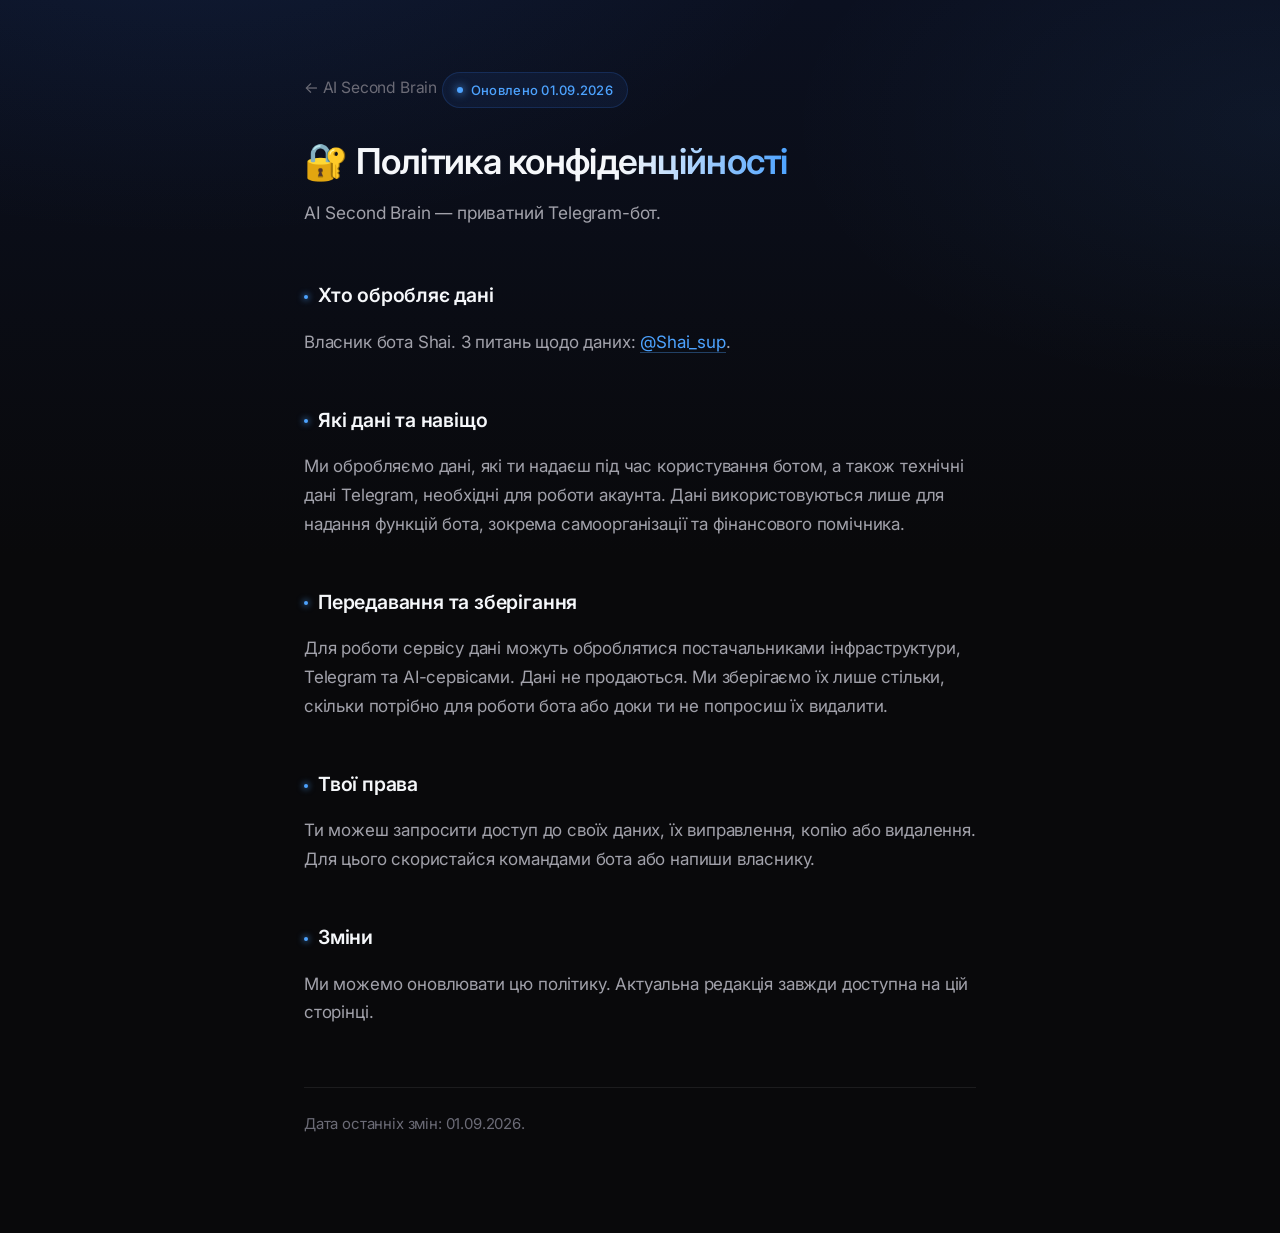
==== commit eed32e2c: "Add financial assistant legal notices" ====
--- a/privacy.html
+++ b/privacy.html
@@ -12,117 +12,24 @@
 <body>
 <div class="wrap">
   <a class="back-link" href="index.html">← AI Second Brain</a>
+  <span class="eyebrow"><span class="dot"></span>Оновлено 01.09.2026</span>
+  <h1>🔐 Політика <span class="glow">конфіденційності</span></h1>
+  <p class="subtitle">AI Second Brain — приватний Telegram-бот.</p>
 
-  <span class="eyebrow"><span class="dot"></span>Оновлено 21.07.2026</span>
-  <h1>🔐 Політика <span class="glow">конфіденційності</span></h1>
-  <p class="subtitle">AI Second Brain — приватний Telegram-бот</p>
+  <h2>Хто обробляє дані</h2>
+  <p>Власник бота Shai. З питань щодо даних: <a href="https://t.me/Shai_sup">@Shai_sup</a>.</p>
 
-  <h2>Хто відповідає за дані</h2>
-  <p>Бот — приватний проєкт Shai, доступ лише за запрошенням. Питання:
-    <a href="https://t.me/Shai_sup">@Shai_sup</a>.</p>
+  <h2>Які дані та навіщо</h2>
+  <p>Ми обробляємо дані, які ти надаєш під час користування ботом, а також технічні дані Telegram, необхідні для роботи акаунта. Дані використовуються лише для надання функцій бота, зокрема самоорганізації та фінансового помічника.</p>
 
-  <h2>Які дані зберігаються</h2>
-  <p>Тільки те, що ти сам даєш боту: задачі, підсумки днів (енергія, настрій,
-    сон), рефлексії та нотатки, цілі, сфери життя, профіль (обставини життя,
-    принципи), дані здоров'я (сон, кроки — якщо підключиш), твій telegram_id
-    та ім'я з Telegram. Бот не збирає нічого фоном: ні контактів, ні
-    геолокації, ні даних з інших чатів.</p>
-  <p>Крім того, бот створює похідні записи з твоїх же даних: короткі
-    AI-висновки твого дня (для довгострокової пам'яті) та числові вектори
-    смислу записів (для пошуку по пам'яті) — детально в розділі про
-    семантичний пошук нижче. Вони зберігаються так само, як решта даних, і
-    видаляються разом з усім через /delete.</p>
-  <p>Окремо — <strong>пам'ять, яку ШІ формує сам</strong>, а не тільки
-    переказує введене тобою. Під час вільного спілкування (/chat) AI може
-    зберегти окремий факт про тебе як про людину (стабільна риса, звичка,
-    важлива обставина) і раз на тиждень скласти з усіх таких фактів і твоєї
-    історії короткий узагальнений портрет. Це висновки, зроблені ботом, а не
-    твої власні слова, — тому вони окрема категорія даних. Текст шифрується
-    так само, як решта записів. Переглянути, що ШІ про тебе зберіг, можна
-    будь-коли в /profile → «🧠 Пам'ять ШІ про тебе»; виправити чи прибрати
-    щось — досить написати про це прямо в чаті («забудь, що…», «це
-    неправильно…»).</p>
-
-  <h2>Навіщо</h2>
-  <p>Виключно для роботи бота: показувати твої дні, рахувати статистику і
-    формувати AI-звіти для тебе. Жодної реклами, аналітики для третіх сторін
-    чи продажу даних — ні зараз, ні потім.</p>
-
-  <h2>Як зберігається</h2>
-  <p>Весь написаний тобою текст шифрується до запису в базу даних. Оператор
-    бази (Supabase) фізично не може прочитати зміст твоїх записів — у нього
-    немає ключа. Відкритими лишаються тільки структурні дані: дати, оцінки
-    1–10, назви сфер життя.</p>
-
-  <h2>Хто технічно може бачити дані</h2>
-  <div class="panel">
-    <ul>
-      <li>Telegram — бачить чат, як і будь-який твій чат у месенджері.</li>
-      <li>AI-провайдер (DeepSeek) — отримує через API тексти, потрібні для
-        звітів і відповідей: профіль, рефлексії, задачі, а також AI-портрет і
-        факти, які ШІ сам зберіг про тебе раніше (щоб у наступних розмовах
-        спиратись на них). DeepSeek заявляє, що
-        дані з API не використовуються для навчання моделей: твої записи не
-        стають частиною «знань» моделі, вона тебе не «запам'ятовує» — запит
-        обробляється, відповідь повертається, і все. Це зобов'язання компанії
-        за її умовами використання, а не фізичний запобіжник. Сервери DeepSeek
-        розташовані за межами ЄС (КНР).</li>
-      <li>Сервіс ембедінгів (OpenAI) — отримує через API тексти, які треба
-        перетворити на вектори смислу: рефлексії, AI-висновки дня, а також
-        повідомлення в чаті та пошукові запити /recall (щоб знайти схожі
-        спогади). За умовами OpenAI API дані не використовуються для навчання
-        моделей — те саме зобов'язання за умовами компанії, що й у DeepSeek.
-        Сервери OpenAI розташовані за межами ЄС (США). Для розмов і звітів
-        OpenAI не використовується — лише для векторів.</li>
-      <li>🔒 Приватні нотатки (/notes) AI не бачить ніколи — ні DeepSeek, ні
-        OpenAI: вони не залишають базу даних і не перетворюються на
-        вектори.</li>
-      <li>Власник бота — технічно має доступ до ключа шифрування і бази, і
-        зобов'язується не читати твої записи, окрім твого прямого прохання
-        (наприклад, допомога з помилкою) або технічної аварії.</li>
-    </ul>
-  </div>
-
-  <h2>Пошук по пам'яті (семантичний пошук)</h2>
-  <p>Щоб бот міг «згадувати» твоє минуле за змістом, а не лише за збігом
-    слів, працюють два механізми:</p>
-  <div class="panel">
-    <ul>
-      <li><strong>Висновки дня.</strong> Після вечірнього підсумку AI
-        (DeepSeek) формулює кілька коротких висновків твого дня — наприклад,
-        зв'язок між настроєм і подіями. Текст висновків шифрується так само,
-        як твої власні записи.</li>
-      <li><strong>Вектори смислу.</strong> Рефлексії, висновки дня, а при
-        пошуку — твої запити й повідомлення в чаті перетворюються сервісом
-        OpenAI на числові вектори. Відновити вихідний текст із вектора
-        неможливо, але вектор відображає смисл запису: за ним видно, які
-        записи схожі між собою. Тому вектори зберігаються без шифрування —
-        інакше пошук був би неможливий. Це усвідомлений компроміс: зміст
-        твоїх записів лишається зашифрованим, «відбиток смислу» — ні.</li>
-    </ul>
-  </div>
-  <p>🔒 Приватні нотатки (/notes) не беруть участі в жодному з цих механізмів:
-    вони не потрапляють ні у висновки дня, ні у вектори, ні в результати
-    пошуку.</p>
-
-  <h2>Скільки зберігаються</h2>
-
-  <p>Доки ти користуєшся ботом. Довга історія — це призначення бота: бачити
-    твою динаміку за місяці й роки.</p>
+  <h2>Передавання та зберігання</h2>
+  <p>Для роботи сервісу дані можуть оброблятися постачальниками інфраструктури, Telegram та AI-сервісами. Дані не продаються. Ми зберігаємо їх лише стільки, скільки потрібно для роботи бота або доки ти не попросиш їх видалити.</p>
 
   <h2>Твої права</h2>
-  <ul>
-    <li><strong>/export</strong> — будь-коли забрати повну копію всіх своїх
-      даних одним файлом.</li>
-    <li><strong>/delete</strong> — будь-коли видалити акаунт і всі дані
-      безповоротно. Без питань і без «зачекайте 30 днів» — одразу і
-      назавжди.</li>
-  </ul>
+  <p>Ти можеш запросити доступ до своїх даних, їх виправлення, копію або видалення. Для цього скористайся командами бота або напиши власнику.</p>
 
-  <h2>Зміни політики</h2>
-  <p>Про суттєві зміни (інший AI-провайдер, інший хостинг) бот напише тобі в
-    чат до того, як зміна запрацює. Історія версій цієї сторінки — у комітах
-    репозиторію.</p>
+  <h2>Зміни</h2>
+  <p>Ми можемо оновлювати цю політику. Актуальна редакція завжди доступна на цій сторінці.</p>
 
   <footer>Дата останніх змін: 01.09.2026.</footer>
 </div>
